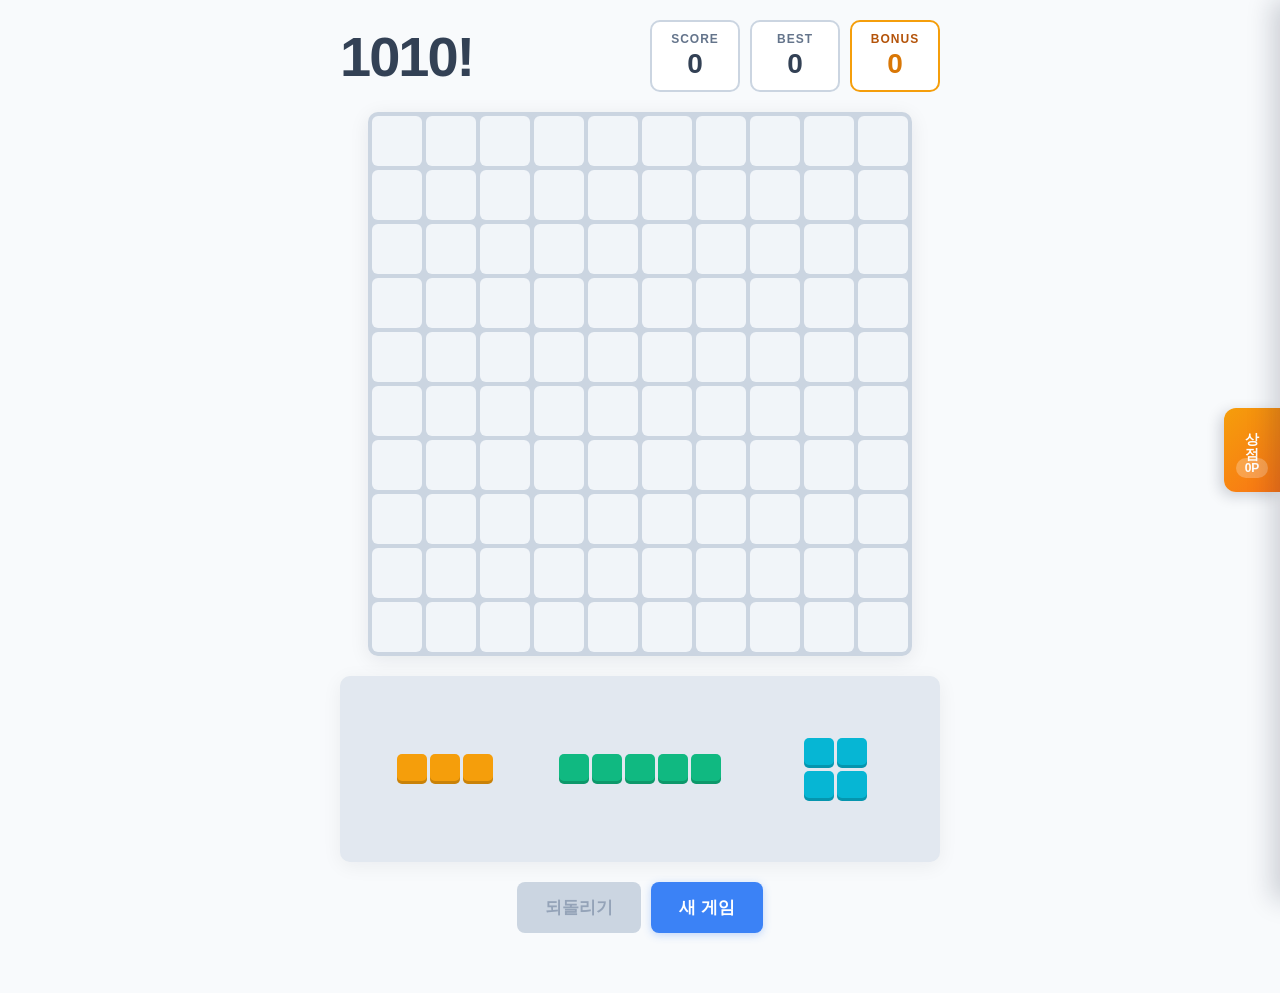
==== index.html @ 0f52e567 "Initial commit: 1010! puzzle game Static HTML/CSS/JS implementation with sound effects." ====
<!DOCTYPE html>
<html lang="ko">
<head>
    <meta charset="UTF-8">
    <meta name="viewport" content="width=device-width, initial-scale=1.0, user-scalable=no">
    <title>1010! Puzzle</title>
    <link rel="stylesheet" href="style.css">
</head>
<body>
    <div class="game-container">
        <header class="header">
            <h1>1010!</h1>
            <div class="score-panel">
                <div class="score-box">
                    <span class="label">SCORE</span>
                    <span id="score" class="value">0</span>
                </div>
                <div class="score-box">
                    <span class="label">BEST</span>
                    <span id="best" class="value">0</span>
                </div>
                <div class="score-box bonus-box">
                    <span class="label">BONUS</span>
                    <span id="bonus" class="value">0</span>
                </div>
            </div>
        </header>

        <div id="board" class="board"></div>

        <div id="tray" class="tray"></div>

        <div class="button-row">
            <button id="undo" class="restart-btn undo-btn" disabled>되돌리기</button>
            <button id="restart" class="restart-btn">새 게임</button>
        </div>

        <div id="gameover" class="gameover hidden">
            <div class="gameover-card">
                <h2>GAME OVER</h2>
                <p>점수: <span id="final-score">0</span></p>
                <div class="button-row">
                    <button id="undo2" class="restart-btn undo-btn" disabled>되돌리기</button>
                    <button id="restart2" class="restart-btn">다시 시작</button>
                </div>
            </div>
        </div>
    </div>

    <button id="shop-toggle" class="shop-toggle" aria-label="보너스 상점 열기">
        <span class="shop-toggle-label">상점</span>
        <span class="shop-toggle-badge" id="shop-badge">0P</span>
    </button>

    <div id="shop-backdrop" class="shop-backdrop hidden"></div>

    <aside id="shop-drawer" class="shop-drawer" aria-hidden="true">
        <div class="shop-header">
            <div class="shop-title">
                <h3>보너스 상점</h3>
                <small>500점마다 1P 적립 · 블럭 1개 = 1P</small>
            </div>
            <button id="shop-close" class="shop-close" aria-label="닫기">×</button>
        </div>
        <div class="shop-meta">
            <span class="shop-meta-label">보유 포인트</span>
            <span class="shop-meta-value"><strong id="shop-bonus">0</strong> P</span>
        </div>
        <div class="shop-hint">블럭을 보드 위로 드래그해서 배치하면 1P가 차감됩니다.</div>
        <div id="shop-items" class="shop-items"></div>
    </aside>

    <script src="script.js"></script>
</body>
</html>
---- style.css ----
* {
    margin: 0;
    padding: 0;
    box-sizing: border-box;
    -webkit-tap-highlight-color: transparent;
}

:root {
    --cell-size: 50px;
    --gap: 4px;
    --piece-cell: 30px;
    --piece-gap: 3px;
    --bg: #F8FAFC;
    --board-bg: #CBD5E1;
    --tray-bg: #E2E8F0;
    --empty-cell: #F1F5F9;
    --text: #334155;
    --text-muted: #64748B;
    --accent: #3B82F6;
    --ghost-invalid: rgba(239, 68, 68, 0.5);
}

html {
    overscroll-behavior: none;
}

body {
    font-family: 'Segoe UI', 'Apple SD Gothic Neo', sans-serif;
    background: var(--bg);
    color: var(--text);
    display: flex;
    justify-content: center;
    align-items: flex-start;
    padding: 20px 20px 60px;
    user-select: none;
    -webkit-user-select: none;
    min-height: 100vh;
}

.game-container {
    display: flex;
    flex-direction: column;
    align-items: center;
    gap: 20px;
    width: 100%;
    max-width: 600px;
}

.header {
    width: 100%;
    display: flex;
    justify-content: space-between;
    align-items: center;
}

h1 {
    font-size: 56px;
    font-weight: 800;
    letter-spacing: -2px;
    color: var(--text);
}

.score-panel {
    display: flex;
    gap: 10px;
}

.score-box {
    background: #FFFFFF;
    color: var(--text);
    border: 2px solid var(--board-bg);
    border-radius: 10px;
    padding: 10px 18px;
    text-align: center;
    min-width: 90px;
    display: flex;
    flex-direction: column;
    gap: 2px;
}

.score-box .label {
    font-size: 12px;
    font-weight: 700;
    letter-spacing: 1px;
    color: var(--text-muted);
}

.score-box .value {
    font-size: 28px;
    font-weight: 800;
    color: var(--text);
}

.board {
    background: var(--board-bg);
    border-radius: 10px;
    padding: var(--gap);
    display: grid;
    grid-template-columns: repeat(10, var(--cell-size));
    grid-template-rows: repeat(10, var(--cell-size));
    gap: var(--gap);
    position: relative;
    box-shadow: 0 4px 20px rgba(15, 23, 42, 0.08);
}

.cell {
    width: var(--cell-size);
    height: var(--cell-size);
    background: var(--empty-cell);
    border-radius: 6px;
}

.cell.filled {
    background: var(--cell-color, #3B82F6);
    box-shadow: inset 0 -4px 0 rgba(0, 0, 0, 0.18);
}

.cell.ghost-valid {
    background: var(--cell-color, #3B82F6);
    opacity: 0.5;
}

.cell.ghost-invalid {
    background: var(--ghost-invalid);
}

.cell.clearing {
    animation: clearPop 0.35s ease forwards;
}

@keyframes clearPop {
    0% { transform: scale(1); }
    40% { transform: scale(1.2); filter: brightness(1.4); }
    100% { transform: scale(0); opacity: 0; }
}

.tray {
    background: var(--tray-bg);
    border-radius: 10px;
    padding: 18px 12px;
    width: 100%;
    display: grid;
    grid-template-columns: repeat(3, 1fr);
    gap: 10px;
    min-height: 170px;
    align-items: center;
    justify-items: center;
    box-shadow: 0 4px 20px rgba(15, 23, 42, 0.06);
}

.piece-slot {
    display: flex;
    justify-content: center;
    align-items: center;
    min-height: 150px;
    width: 100%;
    cursor: grab;
    touch-action: none;
}

.piece-slot.empty {
    cursor: default;
}

.piece-slot.dragging {
    cursor: grabbing;
    opacity: 0.4;
}

.piece {
    display: grid;
    gap: var(--piece-gap);
    pointer-events: none;
}

.piece .pcell {
    width: var(--piece-cell);
    height: var(--piece-cell);
    border-radius: 5px;
    background: var(--piece-color, #3B82F6);
    box-shadow: inset 0 -3px 0 rgba(0, 0, 0, 0.18);
}

.piece .pcell.blank {
    background: transparent;
    box-shadow: none;
}

.drag-piece {
    position: fixed;
    pointer-events: none;
    z-index: 2700;
    display: grid;
    gap: var(--gap);
    transform: translate(-50%, -50%);
}

.drag-piece .dcell {
    width: var(--cell-size);
    height: var(--cell-size);
    border-radius: 6px;
    background: var(--piece-color, #3B82F6);
    box-shadow: inset 0 -4px 0 rgba(0, 0, 0, 0.18);
}

.drag-piece .dcell.blank {
    background: transparent;
    box-shadow: none;
}

.restart-btn {
    background: var(--accent);
    color: #FFFFFF;
    border: none;
    border-radius: 8px;
    padding: 14px 28px;
    font-size: 17px;
    font-weight: 700;
    cursor: pointer;
    transition: background 0.15s ease, transform 0.1s ease;
    box-shadow: 0 2px 8px rgba(59, 130, 246, 0.3);
}

.restart-btn:hover {
    background: #2563EB;
}

.restart-btn:active {
    transform: translateY(1px);
}

.button-row {
    display: flex;
    gap: 10px;
    justify-content: center;
}

.undo-btn {
    background: #64748B;
    box-shadow: 0 2px 8px rgba(100, 116, 139, 0.3);
}

.undo-btn:hover:not(:disabled) {
    background: #475569;
}

.undo-btn:disabled {
    background: #CBD5E1;
    color: #94A3B8;
    cursor: not-allowed;
    box-shadow: none;
    transform: none;
}

.gameover {
    position: fixed;
    inset: 0;
    background: rgba(15, 23, 42, 0.5);
    display: flex;
    justify-content: center;
    align-items: center;
    z-index: 2000;
    animation: fadeIn 0.3s ease;
}

.gameover.hidden {
    display: none;
}

@keyframes fadeIn {
    from { opacity: 0; }
    to { opacity: 1; }
}

.gameover-card {
    background: #FFFFFF;
    border-radius: 16px;
    padding: 40px 50px;
    text-align: center;
    display: flex;
    flex-direction: column;
    gap: 20px;
    box-shadow: 0 12px 40px rgba(0, 0, 0, 0.25);
}

.gameover-card h2 {
    font-size: 38px;
    color: var(--text);
    letter-spacing: 1px;
}

.gameover-card p {
    font-size: 20px;
    color: var(--text-muted);
}

#final-score {
    font-weight: 800;
    color: var(--accent);
    font-size: 24px;
}

.score-pop {
    position: fixed;
    pointer-events: none;
    color: #F97316;
    font-weight: 800;
    font-size: 28px;
    z-index: 1500;
    text-shadow: 0 2px 8px rgba(255, 255, 255, 0.8);
    animation: scorePop 0.9s ease-out forwards;
}

@keyframes scorePop {
    0% { transform: translate(-50%, 0); opacity: 1; }
    100% { transform: translate(-50%, -60px); opacity: 0; }
}

.bonus-box {
    border-color: #F59E0B;
}

.bonus-box .label {
    color: #B45309;
}

.bonus-box .value {
    color: #D97706;
    transition: transform 0.25s ease;
}

.bonus-box.pulse .value {
    animation: bonusPulse 0.6s ease;
}

@keyframes bonusPulse {
    0% { transform: scale(1); }
    40% { transform: scale(1.35); color: #F97316; }
    100% { transform: scale(1); }
}

.shop-toggle {
    position: fixed;
    right: 0;
    top: 50%;
    transform: translateY(-50%);
    background: linear-gradient(135deg, #F59E0B, #F97316);
    color: #FFFFFF;
    border: none;
    border-radius: 12px 0 0 12px;
    padding: 14px 12px;
    font-weight: 800;
    cursor: pointer;
    z-index: 2100;
    display: flex;
    flex-direction: column;
    align-items: center;
    gap: 6px;
    box-shadow: -4px 4px 14px rgba(15, 23, 42, 0.18);
    transition: transform 0.2s ease, box-shadow 0.2s ease;
}

.shop-toggle:hover {
    transform: translateY(-50%) translateX(-3px);
    box-shadow: -6px 6px 18px rgba(15, 23, 42, 0.25);
}

.shop-toggle:active {
    transform: translateY(-50%) translateX(-1px);
}

.shop-toggle-label {
    font-size: 14px;
    letter-spacing: 1px;
    writing-mode: vertical-rl;
}

.shop-toggle-badge {
    font-size: 12px;
    background: rgba(255, 255, 255, 0.25);
    padding: 3px 8px;
    border-radius: 10px;
    min-width: 32px;
    text-align: center;
}

.shop-toggle.has-points .shop-toggle-badge {
    background: #FFFFFF;
    color: #D97706;
}

.shop-backdrop {
    position: fixed;
    inset: 0;
    background: rgba(15, 23, 42, 0.45);
    z-index: 2400;
    opacity: 1;
    transition: opacity 0.25s ease;
}

.shop-backdrop.hidden {
    opacity: 0;
    pointer-events: none;
}

.shop-drawer {
    position: fixed;
    top: 0;
    right: 0;
    height: 100vh;
    width: min(360px, 90vw);
    background: #FFFFFF;
    box-shadow: -8px 0 24px rgba(15, 23, 42, 0.18);
    z-index: 2500;
    display: flex;
    flex-direction: column;
    transform: translateX(100%);
    transition: transform 0.3s cubic-bezier(0.22, 1, 0.36, 1);
}

.shop-drawer.open {
    transform: translateX(0);
}

.shop-header {
    display: flex;
    justify-content: space-between;
    align-items: flex-start;
    padding: 20px 20px 14px;
    border-bottom: 1px solid #E2E8F0;
}

.shop-title h3 {
    font-size: 22px;
    font-weight: 800;
    color: var(--text);
    margin-bottom: 4px;
}

.shop-title small {
    font-size: 12px;
    color: var(--text-muted);
}

.shop-close {
    background: transparent;
    border: none;
    font-size: 28px;
    line-height: 1;
    color: var(--text-muted);
    cursor: pointer;
    padding: 4px 10px;
    border-radius: 8px;
    transition: background 0.15s ease;
}

.shop-close:hover {
    background: #F1F5F9;
    color: var(--text);
}

.shop-meta {
    display: flex;
    justify-content: space-between;
    align-items: center;
    padding: 14px 20px;
    background: #FFFBEB;
    border-bottom: 1px solid #FEF3C7;
}

.shop-meta-label {
    font-size: 13px;
    font-weight: 700;
    color: #92400E;
    letter-spacing: 0.5px;
}

.shop-meta-value {
    font-size: 20px;
    color: #D97706;
}

.shop-meta-value strong {
    font-size: 26px;
    font-weight: 800;
    margin-right: 4px;
}

.shop-hint {
    padding: 10px 20px;
    background: #F8FAFC;
    color: var(--text-muted);
    font-size: 12px;
    border-bottom: 1px solid #E2E8F0;
    text-align: center;
}

.shop-items {
    flex: 1;
    overflow-y: auto;
    padding: 16px;
    display: grid;
    grid-template-columns: repeat(3, 1fr);
    gap: 10px;
    align-content: start;
}

.shop-item {
    background: #F8FAFC;
    border: 2px solid #E2E8F0;
    border-radius: 10px;
    padding: 10px 6px;
    display: flex;
    flex-direction: column;
    align-items: center;
    justify-content: center;
    gap: 8px;
    min-height: 90px;
    cursor: grab;
    touch-action: none;
    transition: border-color 0.15s ease, background 0.15s ease, opacity 0.15s ease;
}

.shop-item:hover:not(.disabled) {
    border-color: #F59E0B;
    background: #FFFBEB;
}

.shop-item.dragging {
    opacity: 0.35;
    cursor: grabbing;
}

.shop-item.disabled {
    opacity: 0.4;
    cursor: not-allowed;
}

.shop-item .shop-piece {
    display: grid;
    gap: 2px;
}

.shop-item .shop-pcell {
    width: 12px;
    height: 12px;
    border-radius: 3px;
    background: var(--piece-color, #3B82F6);
}

.shop-item .shop-pcell.blank {
    background: transparent;
}

.shop-item .shop-cost {
    font-size: 11px;
    font-weight: 700;
    color: var(--text-muted);
}

.shop-item.disabled .shop-cost {
    color: #B91C1C;
}

@media (max-width: 560px) {
    :root {
        --cell-size: 36px;
        --gap: 3px;
        --piece-cell: 22px;
        --piece-gap: 2px;
    }
    .piece-slot {
        min-height: 110px;
    }
    .tray {
        min-height: 130px;
    }
    h1 {
        font-size: 40px;
    }
    .score-box {
        min-width: 56px;
        padding: 6px 10px;
    }
    .score-box .value {
        font-size: 20px;
    }
    .score-box .label {
        font-size: 10px;
        letter-spacing: 0.5px;
    }
    .score-panel {
        gap: 6px;
    }
    .shop-toggle {
        padding: 10px 8px;
    }
    .shop-toggle-label {
        font-size: 12px;
    }
}
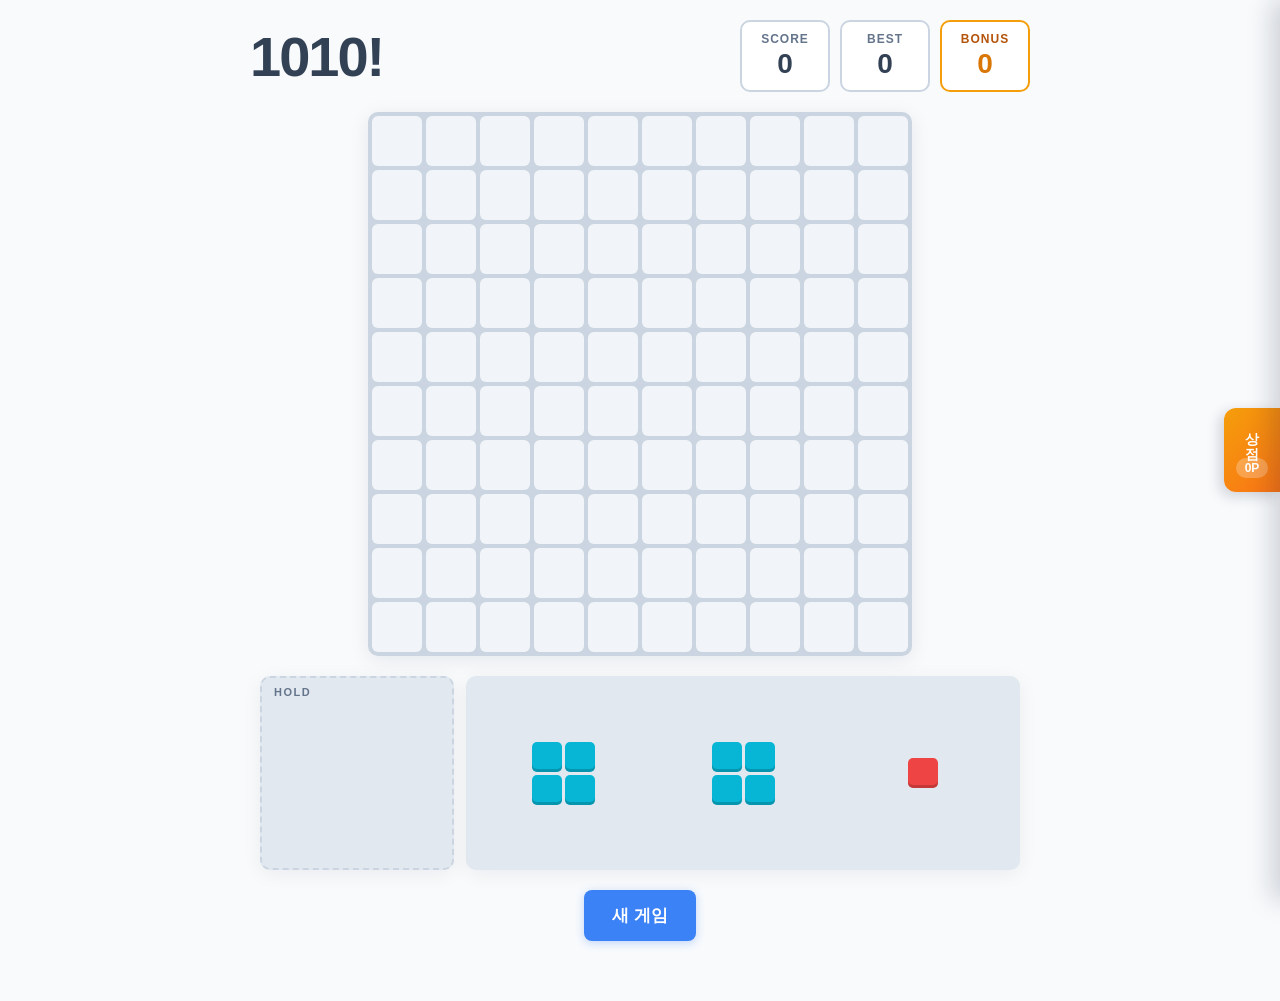
==== commit 596de12e: "되돌리기 제거하고 트레이 왼쪽에 블록 키핑(HOLD) 슬롯 추가 - 밸런스 파괴적인 되돌리기 기능 완전 제거 (버튼, 스냅샷, 단축키 모두) - 트레이 왼쪽에 HOLD 슬롯 추가:" ====
--- a/index.html
+++ b/index.html
@@ -28,10 +28,14 @@
 
         <div id="board" class="board"></div>
 
-        <div id="tray" class="tray"></div>
+        <div class="tray-section">
+            <div id="hold-slot" class="hold-slot empty">
+                <span class="hold-label">HOLD</span>
+            </div>
+            <div id="tray" class="tray"></div>
+        </div>
 
         <div class="button-row">
-            <button id="undo" class="restart-btn undo-btn" disabled>되돌리기</button>
             <button id="restart" class="restart-btn">새 게임</button>
         </div>
 
@@ -40,7 +44,6 @@
                 <h2>GAME OVER</h2>
                 <p>점수: <span id="final-score">0</span></p>
                 <div class="button-row">
-                    <button id="undo2" class="restart-btn undo-btn" disabled>되돌리기</button>
                     <button id="restart2" class="restart-btn">다시 시작</button>
                 </div>
             </div>
--- a/style.css
+++ b/style.css
@@ -43,7 +43,59 @@
     align-items: center;
     gap: 20px;
     width: 100%;
-    max-width: 600px;
+    max-width: 780px;
+}
+
+.tray-section {
+    display: flex;
+    gap: 12px;
+    justify-content: center;
+    align-items: stretch;
+}
+
+.hold-slot {
+    position: relative;
+    background: var(--tray-bg);
+    border-radius: 10px;
+    padding: 12px;
+    width: 194px;
+    height: 194px;
+    box-sizing: border-box;
+    display: flex;
+    justify-content: center;
+    align-items: center;
+    cursor: grab;
+    touch-action: none;
+    border: 2px dashed transparent;
+    box-shadow: 0 4px 20px rgba(15, 23, 42, 0.06);
+    transition: background 0.15s ease, border-color 0.15s ease;
+    flex-shrink: 0;
+}
+
+.hold-slot.empty {
+    cursor: default;
+    border-color: #CBD5E1;
+}
+
+.hold-slot.dragging {
+    cursor: grabbing;
+    opacity: 0.4;
+}
+
+.hold-slot.drop-target {
+    background: #FEF3C7;
+    border-color: #F59E0B;
+}
+
+.hold-label {
+    position: absolute;
+    top: 8px;
+    left: 12px;
+    font-size: 11px;
+    font-weight: 700;
+    color: var(--text-muted);
+    letter-spacing: 1.5px;
+    pointer-events: none;
 }
 
 .header {
@@ -137,23 +189,22 @@
 .tray {
     background: var(--tray-bg);
     border-radius: 10px;
-    padding: 18px 12px;
-    width: 100%;
+    padding: 12px;
     display: grid;
-    grid-template-columns: repeat(3, 1fr);
+    grid-template-columns: repeat(3, 170px);
+    grid-template-rows: 170px;
     gap: 10px;
-    min-height: 170px;
-    align-items: center;
-    justify-items: center;
     box-shadow: 0 4px 20px rgba(15, 23, 42, 0.06);
+    flex-shrink: 0;
+    box-sizing: border-box;
 }
 
 .piece-slot {
+    width: 170px;
+    height: 170px;
     display: flex;
     justify-content: center;
     align-items: center;
-    min-height: 150px;
-    width: 100%;
     cursor: grab;
     touch-action: none;
 }
@@ -233,23 +284,6 @@
     display: flex;
     gap: 10px;
     justify-content: center;
-}
-
-.undo-btn {
-    background: #64748B;
-    box-shadow: 0 2px 8px rgba(100, 116, 139, 0.3);
-}
-
-.undo-btn:hover:not(:disabled) {
-    background: #475569;
-}
-
-.undo-btn:disabled {
-    background: #CBD5E1;
-    color: #94A3B8;
-    cursor: not-allowed;
-    box-shadow: none;
-    transform: none;
 }
 
 .gameover {
@@ -564,16 +598,33 @@
 
 @media (max-width: 560px) {
     :root {
-        --cell-size: 36px;
+        --cell-size: 32px;
         --gap: 3px;
-        --piece-cell: 22px;
+        --piece-cell: 18px;
         --piece-gap: 2px;
     }
+    .tray-section {
+        gap: 8px;
+    }
+    .hold-slot {
+        width: 116px;
+        height: 116px;
+        padding: 8px;
+    }
+    .hold-label {
+        top: 4px;
+        left: 8px;
+        font-size: 10px;
+    }
     .piece-slot {
-        min-height: 110px;
+        width: 100px;
+        height: 100px;
     }
     .tray {
-        min-height: 130px;
+        grid-template-columns: repeat(3, 100px);
+        grid-template-rows: 100px;
+        padding: 8px;
+        gap: 6px;
     }
     h1 {
         font-size: 40px;
